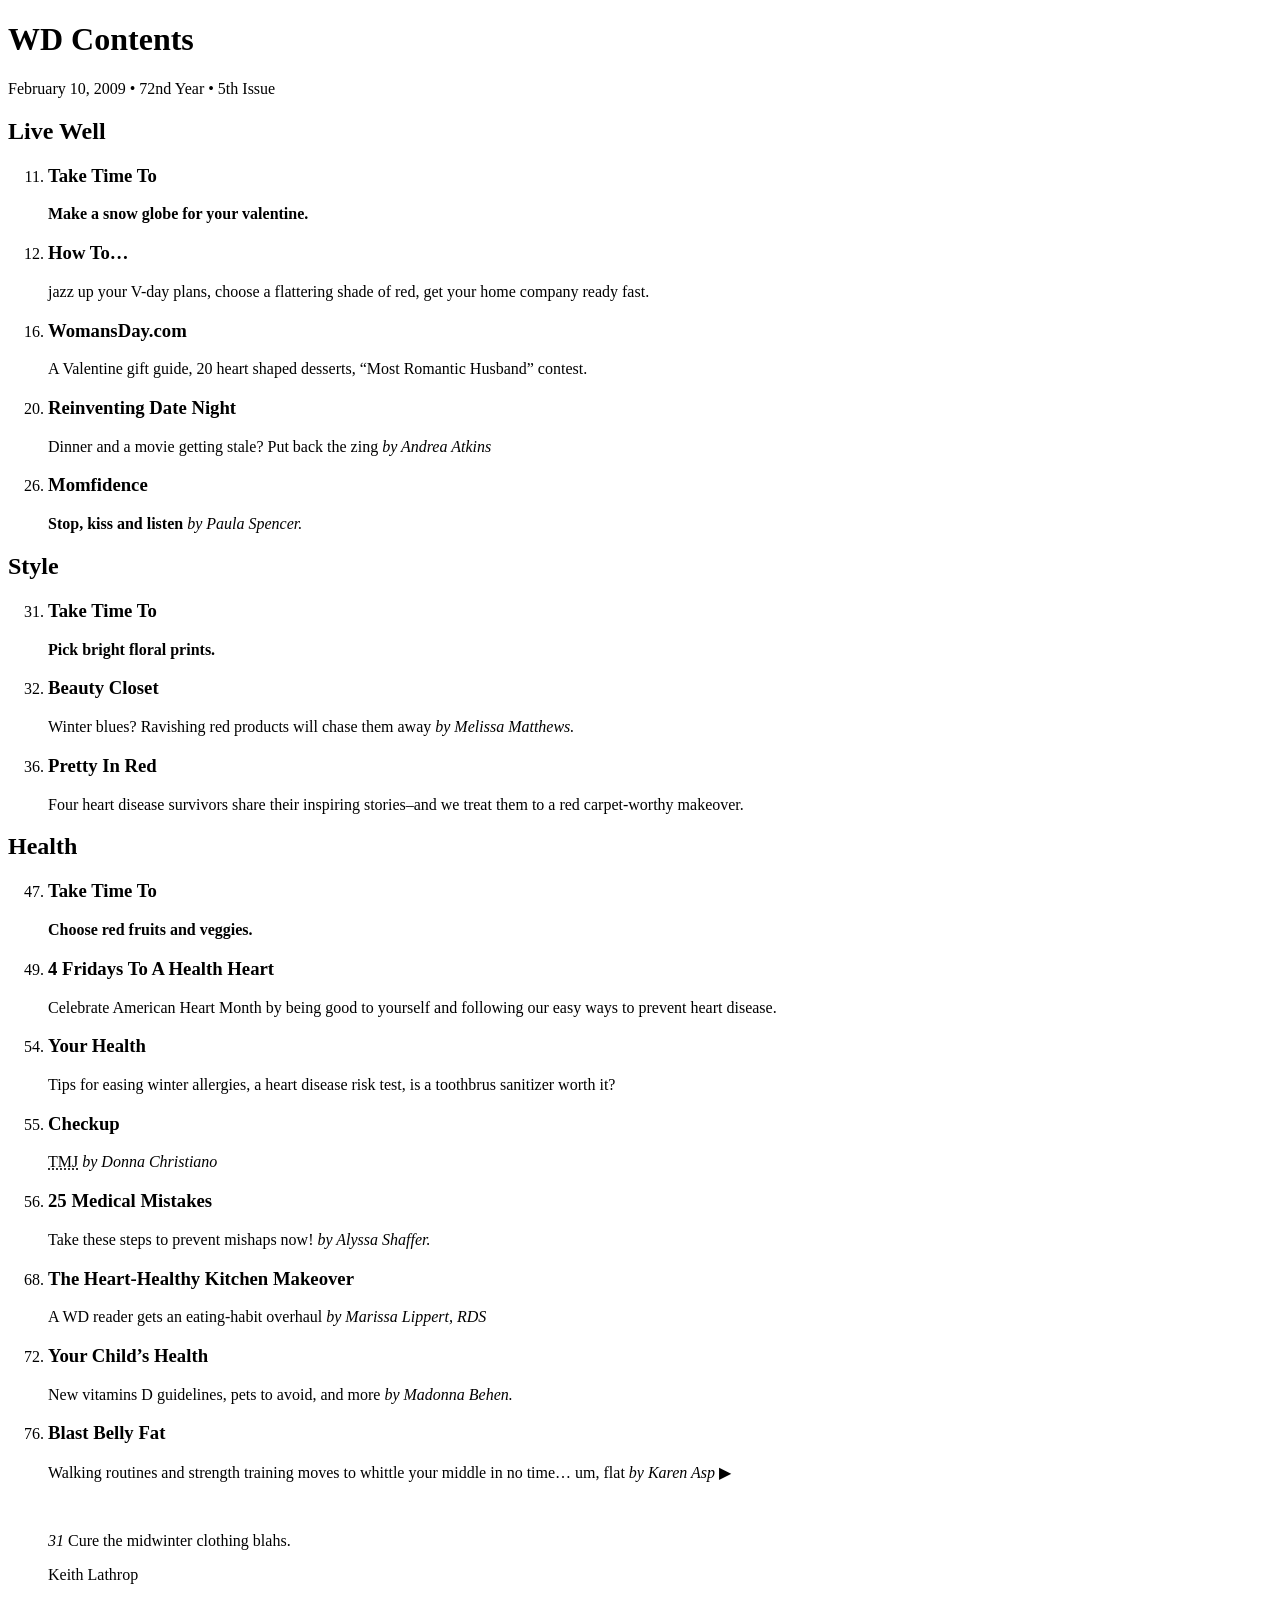
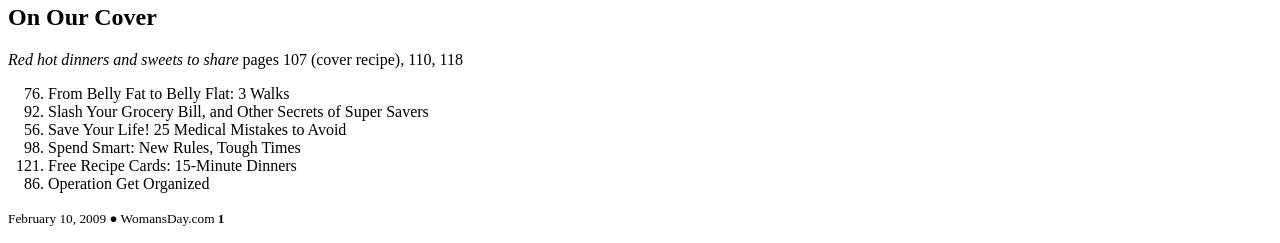
==== womans-day.html @ 860c779c "create index file" ====
<!DOCTYPE html>
<html>
<head>
	<title>WD Contents | Woman’s Day</title>
</head>
<body>
	<div id="container">
		<header>
			<h1>WD Contents</h1>
			<p>February 10, 2009 • 72nd Year • 5th Issue</p>
		</header>
		<main>
			<section>
				<h2>Live Well</h2>
				<ol>
					<li value="11">
						<h3>Take Time To</h3>
						<p><strong>Make a snow globe for your valentine.</strong></p>
					</li>
					<li value="12">
						<h3>How To…</h3>
						<p>jazz up your V-day plans, choose a flattering shade of red, get your home company ready fast.</p>
					</li>
					<li value="16">
						<h3>WomansDay.com</h3>
						<p>A Valentine gift guide, 20 heart shaped desserts, <q>Most Romantic Husband</q> contest.</p>
					</li>
					<li value="20">
						<h3>Reinventing Date Night</h3>
						<p>Dinner and a movie getting stale? Put back the zing <em>by Andrea Atkins</em></p>
					</li>
					<li value="26">
						<h3>Momfidence</h3>
						<p><strong>Stop, kiss and listen</strong> <em>by Paula Spencer.</em></p>
					</li>
				</ol>
			</section>
			<section>
				<h2>Style</h2>
				<ol>
					<li value="31">
						<h3>Take Time To</h3>
						<p><strong>Pick bright floral prints.</strong></p>
					</li>
					<li value="32">
						<h3>Beauty Closet</h3>
						<p>Winter blues? Ravishing red products will chase them away <em>by Melissa Matthews.</em></p>
					</li>
					<li value="36">
						<h3>Pretty In Red</h3>
						<p>Four heart disease survivors share their inspiring stories–and we treat them to a red carpet-worthy makeover.</p>
					</li>
				</ol>
			</section>
			<section>
				<h2>Health</h2>
				<ol>
					<li value="47">
						<h3>Take Time To</h3>
						<p><strong>Choose red fruits and veggies.</strong></p>
					</li>
					<li value="49">
						<h3>4 Fridays To A Health Heart</h3>
						<p>Celebrate American Heart Month by being good to yourself and following our easy ways to prevent heart disease.</p>
					</li>
					<li value="54">
						<h3>Your Health</h3>
						<p>Tips for easing winter allergies, a heart disease risk test, is a toothbrus sanitizer worth it?</p>
					</li>
					<li value="55">
						<h3>Checkup</h3>
						<p><abbr title="Temporal-Mandibular Joint">TMJ</abbr> <em>by Donna Christiano</em></p>
					</li>
					<li value="56">
						<h3>25 Medical Mistakes</h3>
						<p>Take these steps to prevent mishaps now! <em>by Alyssa Shaffer.</em></p>
					</li>
					<li value="68">
						<h3>The Heart-Healthy Kitchen Makeover</h3>
						<p>A WD reader gets an eating-habit overhaul <em>by Marissa Lippert, RDS</em></p>
					</li>
					<li value="72">
						<h3>Your Child’s Health</h3>
						<p>New vitamins D guidelines, pets to avoid, and more <em>by Madonna Behen.</em></p>
					</li>
					<li value="76">
						<h3>Blast Belly Fat</h3>
						<p>Walking routines and strength training moves to whittle your middle in no time… um, flat <em>by Karen Asp</em> ▶</li>
				</ol>
			</section>
			<aside>
				<figure>
					<img src="" alt="" />
					<figcaption>
						<p><em>31</em> Cure the midwinter clothing blahs.</p>
						<p>Keith Lathrop</p>
					</figcaption>
				</figure>
			</aside>
			<aside>
				<h2>On Our Cover</h2>
				<p><em>Red hot dinners and sweets to share</em> pages 107 (cover recipe), 110, 118</p>
				<ol>
					<li value="76">From Belly Fat to Belly Flat: 3 Walks</li>
					<li value="92">Slash Your Grocery Bill, and Other Secrets of Super Savers</li>
					<li value="56">Save Your Life! 25 Medical Mistakes to Avoid</li>
					<li value="98">Spend Smart: New Rules, Tough Times</li>
					<li value="121">Free Recipe Cards: 15-Minute Dinners</li>
					<li value="86">Operation Get Organized</li>
				</ol>
			</aside>
		</main>
		<footer>
			<p><small><time datetime="2009-02-10">February 10, 2009</time> <em>●</em> WomansDay.com <strong>1</strong></small></p>
		</footer>
	</div><!-- end #container -->
</body>
</html>
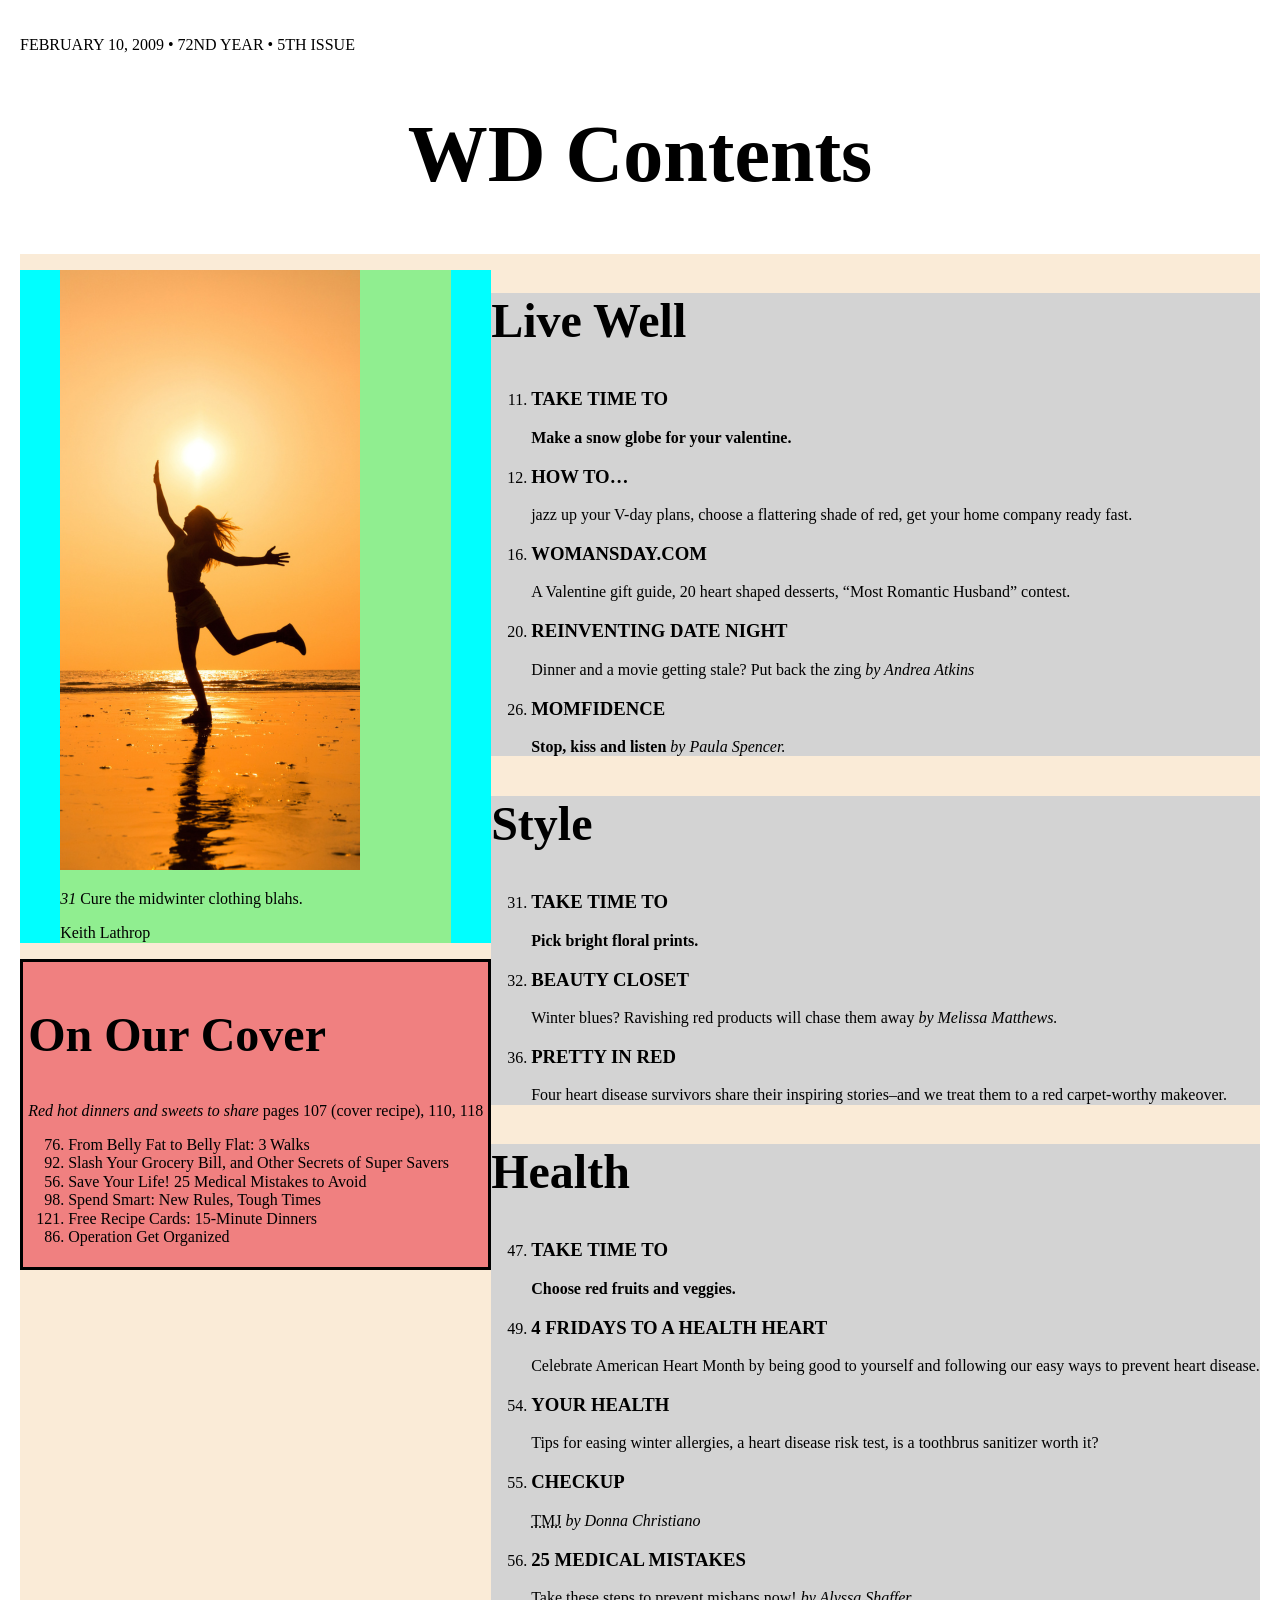
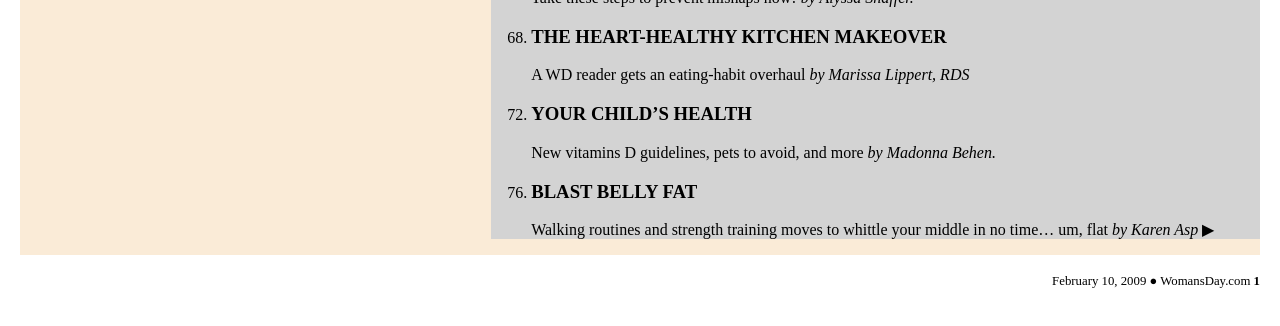
==== commit 03a45c39: "added image and position content" ====
--- a/womans-day.html
+++ b/womans-day.html
@@ -1,15 +1,21 @@
 <!DOCTYPE html>
-<html>
+<html lang="en">
 <head>
+	<meta charset="UTF-8">
+	<meta name="viewport" content="width=device-width, initial-scale=1.0">
+	<link href="css/normalization.css" rel="stylesheet"/>
+	<link href="css/styles.css" rel="stylesheet"/>
 	<title>WD Contents | Woman’s Day</title>
 </head>
 <body>
+	
 	<div id="container">
 		<header>
+			<p>February 10, 2009 • 72nd Year • 5th Issue</p>
 			<h1>WD Contents</h1>
-			<p>February 10, 2009 • 72nd Year • 5th Issue</p>
 		</header>
 		<main>
+			<div>
 			<section>
 				<h2>Live Well</h2>
 				<ol>
@@ -88,9 +94,12 @@
 						<p>Walking routines and strength training moves to whittle your middle in no time… um, flat <em>by Karen Asp</em> ▶</li>
 				</ol>
 			</section>
+			</div>
+			<div>
 			<aside>
 				<figure>
-					<img src="" alt="" />
+					<!-- //* image source: https://assets.entrepreneur.com/content/3x2/2000/1655484436-GettyImages-1301182169.jpg?format=pjeg&auto=webp&crop=4:3 -->
+					<img src="images/cover-image.png" alt="cover"/>
 					<figcaption>
 						<p><em>31</em> Cure the midwinter clothing blahs.</p>
 						<p>Keith Lathrop</p>
@@ -109,6 +118,7 @@
 					<li value="86">Operation Get Organized</li>
 				</ol>
 			</aside>
+			</div>
 		</main>
 		<footer>
 			<p><small><time datetime="2009-02-10">February 10, 2009</time> <em>●</em> WomansDay.com <strong>1</strong></small></p>
--- a/css/normalization.css
+++ b/css/normalization.css
@@ -0,0 +1,379 @@
+/*! normalize.css v8.0.1 | MIT License | github.com/necolas/normalize.css */
+
+/* Document
+   ========================================================================== */
+
+/**
+ * 1. Correct the line height in all browsers.
+ * 2. Prevent adjustments of font size after orientation changes in iOS.
+ */
+
+html {
+    line-height: 1.15;
+    /* 1 */
+    -webkit-text-size-adjust: 100%;
+    /* 2 */
+}
+
+/* Sections
+   ========================================================================== */
+
+/**
+ * Remove the margin in all browsers.
+ */
+
+body {
+    margin: 0;
+}
+
+/**
+ * Render the `main` element consistently in IE.
+ */
+
+main {
+    display: block;
+}
+
+/**
+ * Correct the font size and margin on `h1` elements within `section` and
+ * `article` contexts in Chrome, Firefox, and Safari.
+ */
+
+h1 {
+    font-size: 2em;
+    margin: 0.67em 0;
+}
+
+/* Grouping content
+   ========================================================================== */
+
+/**
+ * 1. Add the correct box sizing in Firefox.
+ * 2. Show the overflow in Edge and IE.
+ */
+
+hr {
+    box-sizing: content-box;
+    /* 1 */
+    height: 0;
+    /* 1 */
+    overflow: visible;
+    /* 2 */
+}
+
+/**
+ * 1. Correct the inheritance and scaling of font size in all browsers.
+ * 2. Correct the odd `em` font sizing in all browsers.
+ */
+
+pre {
+    font-family: monospace, monospace;
+    /* 1 */
+    font-size: 1em;
+    /* 2 */
+}
+
+/* Text-level semantics
+   ========================================================================== */
+
+/**
+ * Remove the gray background on active links in IE 10.
+ */
+
+a {
+    background-color: transparent;
+}
+
+/**
+ * 1. Remove the bottom border in Chrome 57-
+ * 2. Add the correct text decoration in Chrome, Edge, IE, Opera, and Safari.
+ */
+
+abbr[title] {
+    border-bottom: none;
+    /* 1 */
+    text-decoration: underline;
+    /* 2 */
+    text-decoration: underline dotted;
+    /* 2 */
+}
+
+/**
+ * Add the correct font weight in Chrome, Edge, and Safari.
+ */
+
+b,
+strong {
+    font-weight: bolder;
+}
+
+/**
+ * 1. Correct the inheritance and scaling of font size in all browsers.
+ * 2. Correct the odd `em` font sizing in all browsers.
+ */
+
+code,
+kbd,
+samp {
+    font-family: monospace, monospace;
+    /* 1 */
+    font-size: 1em;
+    /* 2 */
+}
+
+/**
+ * Add the correct font size in all browsers.
+ */
+
+small {
+    font-size: 80%;
+}
+
+/**
+ * Prevent `sub` and `sup` elements from affecting the line height in
+ * all browsers.
+ */
+
+sub,
+sup {
+    font-size: 75%;
+    line-height: 0;
+    position: relative;
+    vertical-align: baseline;
+}
+
+sub {
+    bottom: -0.25em;
+}
+
+sup {
+    top: -0.5em;
+}
+
+/* Embedded content
+   ========================================================================== */
+
+/**
+ * Remove the border on images inside links in IE 10.
+ */
+
+img {
+    border-style: none;
+}
+
+/* Forms
+   ========================================================================== */
+
+/**
+ * 1. Change the font styles in all browsers.
+ * 2. Remove the margin in Firefox and Safari.
+ */
+
+button,
+input,
+optgroup,
+select,
+textarea {
+    font-family: inherit;
+    /* 1 */
+    font-size: 100%;
+    /* 1 */
+    line-height: 1.15;
+    /* 1 */
+    margin: 0;
+    /* 2 */
+}
+
+/**
+ * Show the overflow in IE.
+ * 1. Show the overflow in Edge.
+ */
+
+button,
+input {
+    /* 1 */
+    overflow: visible;
+}
+
+/**
+ * Remove the inheritance of text transform in Edge, Firefox, and IE.
+ * 1. Remove the inheritance of text transform in Firefox.
+ */
+
+button,
+select {
+    /* 1 */
+    text-transform: none;
+}
+
+/**
+ * Correct the inability to style clickable types in iOS and Safari.
+ */
+
+button,
+[type="button"],
+[type="reset"],
+[type="submit"] {
+    -webkit-appearance: button;
+}
+
+/**
+ * Remove the inner border and padding in Firefox.
+ */
+
+button::-moz-focus-inner,
+[type="button"]::-moz-focus-inner,
+[type="reset"]::-moz-focus-inner,
+[type="submit"]::-moz-focus-inner {
+    border-style: none;
+    padding: 0;
+}
+
+/**
+ * Restore the focus styles unset by the previous rule.
+ */
+
+button:-moz-focusring,
+[type="button"]:-moz-focusring,
+[type="reset"]:-moz-focusring,
+[type="submit"]:-moz-focusring {
+    outline: 1px dotted ButtonText;
+}
+
+/**
+ * Correct the padding in Firefox.
+ */
+
+fieldset {
+    padding: 0.35em 0.75em 0.625em;
+}
+
+/**
+ * 1. Correct the text wrapping in Edge and IE.
+ * 2. Correct the color inheritance from `fieldset` elements in IE.
+ * 3. Remove the padding so developers are not caught out when they zero out
+ *    `fieldset` elements in all browsers.
+ */
+
+legend {
+    box-sizing: border-box;
+    /* 1 */
+    color: inherit;
+    /* 2 */
+    display: table;
+    /* 1 */
+    max-width: 100%;
+    /* 1 */
+    padding: 0;
+    /* 3 */
+    white-space: normal;
+    /* 1 */
+}
+
+/**
+ * Add the correct vertical alignment in Chrome, Firefox, and Opera.
+ */
+
+progress {
+    vertical-align: baseline;
+}
+
+/**
+ * Remove the default vertical scrollbar in IE 10+.
+ */
+
+textarea {
+    overflow: auto;
+}
+
+/**
+ * 1. Add the correct box sizing in IE 10.
+ * 2. Remove the padding in IE 10.
+ */
+
+[type="checkbox"],
+[type="radio"] {
+    box-sizing: border-box;
+    /* 1 */
+    padding: 0;
+    /* 2 */
+}
+
+/**
+ * Correct the cursor style of increment and decrement buttons in Chrome.
+ */
+
+[type="number"]::-webkit-inner-spin-button,
+[type="number"]::-webkit-outer-spin-button {
+    height: auto;
+}
+
+/**
+ * 1. Correct the odd appearance in Chrome and Safari.
+ * 2. Correct the outline style in Safari.
+ */
+
+[type="search"] {
+    -webkit-appearance: textfield;
+    /* 1 */
+    outline-offset: -2px;
+    /* 2 */
+}
+
+/**
+ * Remove the inner padding in Chrome and Safari on macOS.
+ */
+
+[type="search"]::-webkit-search-decoration {
+    -webkit-appearance: none;
+}
+
+/**
+ * 1. Correct the inability to style clickable types in iOS and Safari.
+ * 2. Change font properties to `inherit` in Safari.
+ */
+
+::-webkit-file-upload-button {
+    -webkit-appearance: button;
+    /* 1 */
+    font: inherit;
+    /* 2 */
+}
+
+/* Interactive
+   ========================================================================== */
+
+/*
+ * Add the correct display in Edge, IE 10+, and Firefox.
+ */
+
+details {
+    display: block;
+}
+
+/*
+ * Add the correct display in all browsers.
+ */
+
+summary {
+    display: list-item;
+}
+
+/* Misc
+   ========================================================================== */
+
+/**
+ * Add the correct display in IE 10+.
+ */
+
+template {
+    display: none;
+}
+
+/**
+ * Add the correct display in IE 10.
+ */
+
+[hidden] {
+    display: none;
+}
--- a/css/styles.css
+++ b/css/styles.css
@@ -0,0 +1,53 @@
+@charset "UTF-8";
+
+html {
+    margin: 10px;
+    padding: 10px;
+    font-size: 16px;;
+}
+main {
+    /* display: flex;
+    flex-direction: row-reverse;
+    justify-content: space-around; */
+    background-color: antiquewhite;
+    display: flex;
+    flex-direction: row-reverse;
+    justify-content: center;
+}
+div {
+    /* width: 40%; */
+    
+}
+header p {
+    text-transform: uppercase;
+}
+header h1 {
+    text-align: center;
+    font-size: 5rem;
+}
+
+h2 {
+    font-size: 3rem;
+}
+h3 {
+    text-transform: uppercase;
+}
+aside {
+    background-color: aqua;
+    /* display: inline-flex;
+    flex-direction: column; */
+}
+aside:nth-of-type(2) {
+    background-color: lightcoral;
+    border: solid black;
+    padding: 5px;
+}
+aside figure, aside figcaption {
+    background-color: lightgreen;
+}
+section {
+    background-color: lightgrey;
+}
+footer {
+    text-align: right;
+}
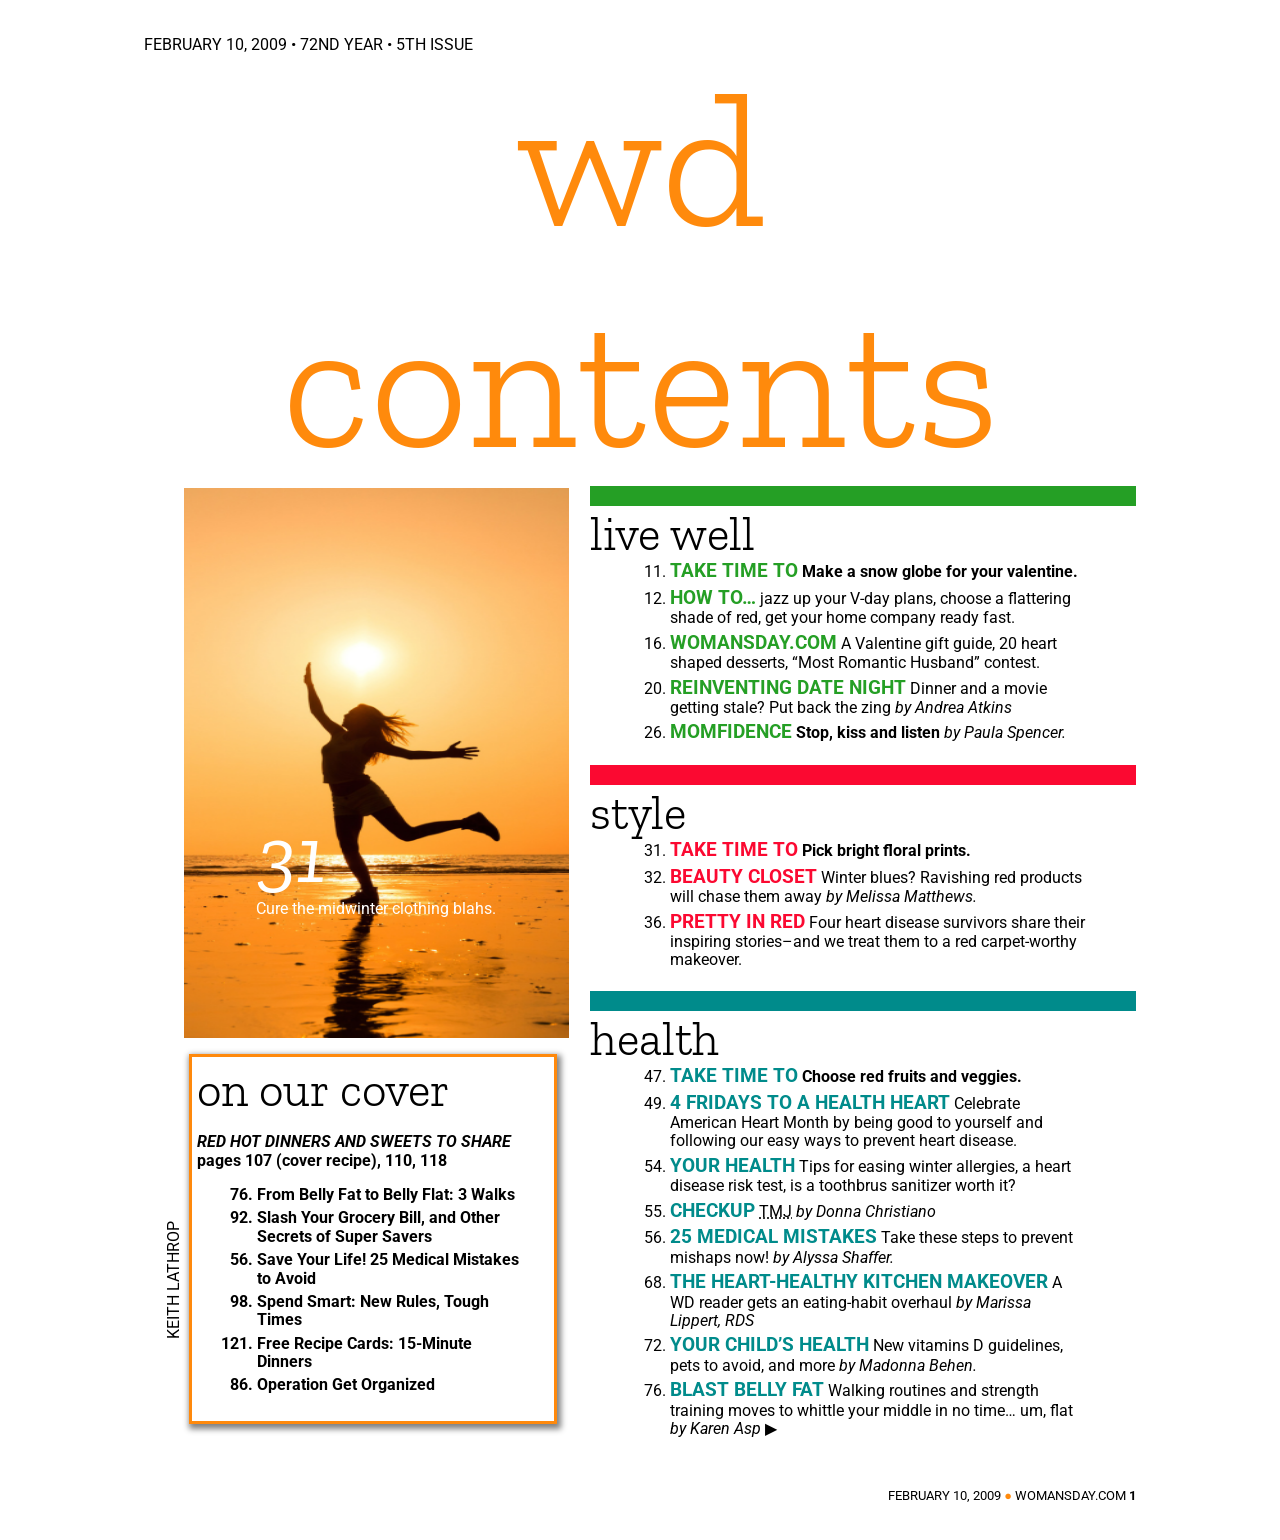
==== commit dbcf63de: "update css" ====
--- a/womans-day.html
+++ b/womans-day.html
@@ -5,10 +5,16 @@
 	<meta name="viewport" content="width=device-width, initial-scale=1.0">
 	<link href="css/normalization.css" rel="stylesheet"/>
 	<link href="css/styles.css" rel="stylesheet"/>
+	<!-- //* insert external font -->
+	<link rel="preconnect" href="https://fonts.googleapis.com">
+	<link rel="preconnect" href="https://fonts.gstatic.com" crossorigin>
+	<link
+		href="https://fonts.googleapis.com/css2?family=Roboto:ital,wght@0,100;0,300;0,400;0,500;0,700;0,900;1,100;1,300;1,400;1,500;1,700;1,900&family=Zilla+Slab:ital,wght@0,300;0,400;0,500;0,600;0,700;1,300;1,400;1,500;1,600;1,700&display=swap"
+		rel="stylesheet">
+	
 	<title>WD Contents | Woman’s Day</title>
 </head>
 <body>
-	
 	<div id="container">
 		<header>
 			<p>February 10, 2009 • 72nd Year • 5th Issue</p>
--- a/css/styles.css
+++ b/css/styles.css
@@ -3,51 +3,167 @@
 html {
     margin: 10px;
     padding: 10px;
-    font-size: 16px;;
+    font-size: 16px;   
+    font-family: "Roboto", sans-serif;
+}
+body {
+    margin: 0 auto;
+    width: 80%;
 }
 main {
-    /* display: flex;
-    flex-direction: row-reverse;
-    justify-content: space-around; */
-    background-color: antiquewhite;
+    /* background-color: antiquewhite; */
     display: flex;
     flex-direction: row-reverse;
     justify-content: center;
+    margin-left: 400px;
+    margin-right: 400px;
+    padding-bottom: 10px;
+    margin: 0 auto;
 }
 div {
-    /* width: 40%; */
-    
+    /* width: 50%; */
+    margin: 0 auto;
+}
+main div:nth-of-type(1){
+    width: 55%;
+}
+div:nth-of-type(2) {
+    width: 45%;
 }
 header p {
     text-transform: uppercase;
+    text-align: left;
+}
+header h1, section h2, aside h2 {
+    font-family: "Zilla Slab", serif;
+    font-weight: 300;
+    text-transform: lowercase;
 }
 header h1 {
     text-align: center;
-    font-size: 5rem;
+    font-size: 12rem;
+    margin-top: -20px;
+    margin-bottom: -20px;
+    color: rgba(255, 132, 0, 0.954);
 }
-
 h2 {
     font-size: 3rem;
+    padding: 0px;
+    /* background-color: darkcyan; */
+    margin: 0px;
 }
 h3 {
     text-transform: uppercase;
 }
-aside {
-    background-color: aqua;
-    /* display: inline-flex;
-    flex-direction: column; */
+
+img {
+    /* background-color: black; */
+    display: block;
+    margin: auto;
+    height: 550px;
+    width: 385px;
+}
+figcaption p:nth-of-type(1) {
+    /* background-color: blueviolet; */
+    color: white;
+    position: absolute;
+        top: 88%;
+        left: 20%;
+}
+figcaption p:nth-of-type(2) {
+    /* background-color: aliceblue; */
+    transform: rotate(-90deg);
+    text-transform: uppercase;
+    position: absolute;
+    bottom: -45%;
+    left: 9%;
+}
+figcaption p em {
+    font-family: "Zilla Slab", serif;
+    font-size: 5rem;
+    display: block;
+}
+aside h2 {
+    margin: 0px;
 }
 aside:nth-of-type(2) {
-    background-color: lightcoral;
+    border: 3px solid rgba(255, 132, 0, 0.954);
+    box-shadow: 2px 3px 6px 2px gray;
+    padding: 5px;
+    width: 79%;
+    display: block;
+    margin-left: auto;
+    margin-right: 33px;
+}
+aside ol {
+    /* background-color: aquamarine; */
+    margin-left: 20px;
+    margin-right: 20px;
+}
+aside:nth-of-type(5) {
+    background-color: rgb(255, 0, 0);
     border: solid black;
     padding: 5px;
+    width: 75%;
+    display: block;
+    margin-left: auto;
+    margin-right: 33px;
 }
 aside figure, aside figcaption {
-    background-color: lightgreen;
+    /* background-color: lightgreen; */
+}
+aside > ol, aside > p {
+    font-weight: bold;
+}
+
+aside > p > em {
+    text-transform: uppercase;
 }
 section {
-    background-color: lightgrey;
+    /* background-color: lightgrey; */
+    box-sizing: border-box;
+    /* background-color: black; */
+}
+ol {
+    /* background-color: rgba(255, 174, 0, 0.908); */
+    box-sizing: border-box;
+    margin-top: 0px;
+    margin-left: 40px;
+    margin-right: 50px;
+}
+li {
+    padding-bottom: 5px;
+}
+li > h3, li > p {
+    display: inline;
+}
+li h3 {
+    font-family: "Roboto", sans-serif;
+    font-size: ;
+}
+section:nth-of-type(1) h2 {
+    border-top: solid 20px rgb(37, 159, 37);
+    margin-top: 14px;
+}
+section:nth-of-type(1) h3 {
+    color: rgb(37, 159, 37);
+}
+section:nth-of-type(2) h2 {
+    border-top: solid 20px rgb(251, 9, 49);
+}
+section:nth-of-type(2) h3 {
+    color: rgb(251, 9, 49);
+}
+section:nth-of-type(3) h2 {
+    border-top: solid 20px darkcyan;
+}
+section:nth-of-type(3) h3 {
+    color: darkcyan;
 }
 footer {
     text-align: right;
+    text-transform: uppercase;
+}
+footer em {
+    color: rgba(255, 132, 0, 0.954);
 }
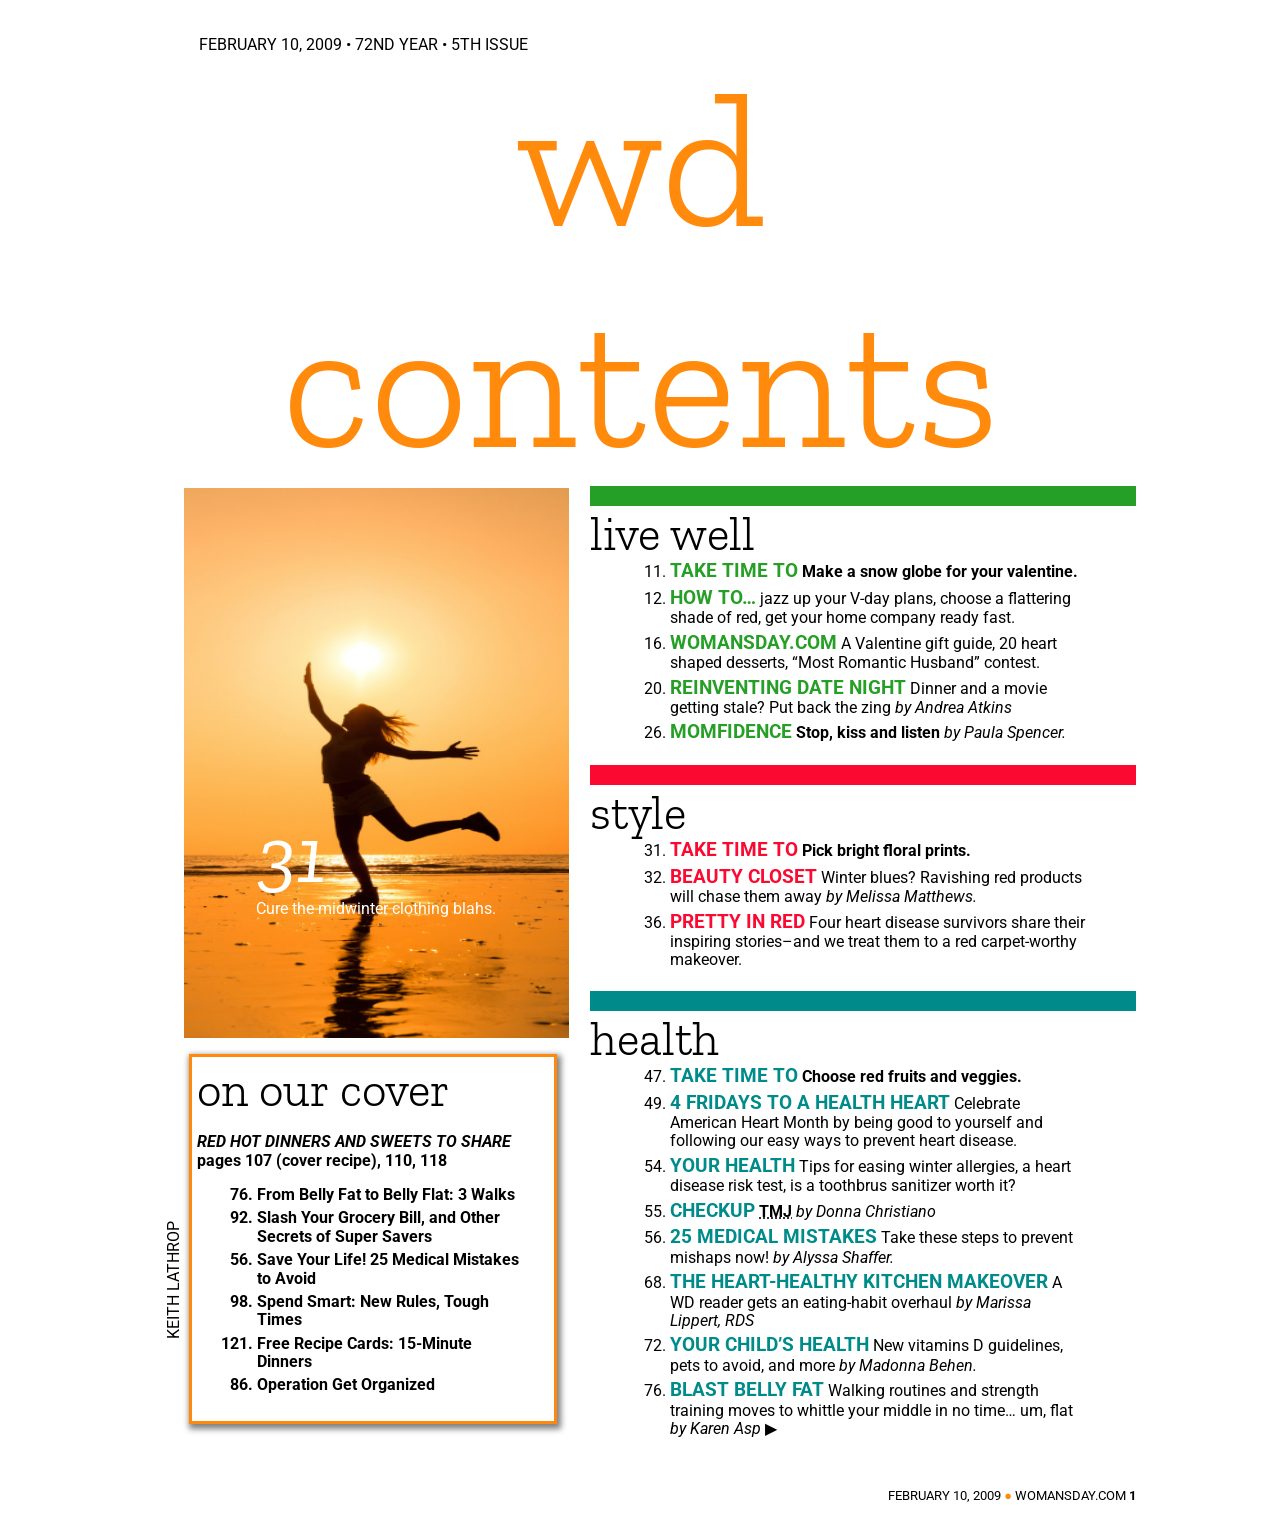
==== commit bd4fa361: "adjust header" ====
--- a/womans-day.html
+++ b/womans-day.html
@@ -81,7 +81,7 @@
 					</li>
 					<li value="55">
 						<h3>Checkup</h3>
-						<p><abbr title="Temporal-Mandibular Joint">TMJ</abbr> <em>by Donna Christiano</em></p>
+						<p><abbr title="Temporal-Mandibular Joint"> <strong>TMJ</strong></abbr> <em>by Donna Christiano</em></p>
 					</li>
 					<li value="56">
 						<h3>25 Medical Mistakes</h3>
--- a/css/styles.css
+++ b/css/styles.css
@@ -5,13 +5,14 @@
     padding: 10px;
     font-size: 16px;   
     font-family: "Roboto", sans-serif;
+    
 }
 body {
     margin: 0 auto;
     width: 80%;
+    
 }
 main {
-    /* background-color: antiquewhite; */
     display: flex;
     flex-direction: row-reverse;
     justify-content: center;
@@ -33,6 +34,7 @@
 header p {
     text-transform: uppercase;
     text-align: left;
+    margin-left: 55px;
 }
 header h1, section h2, aside h2 {
     font-family: "Zilla Slab", serif;
